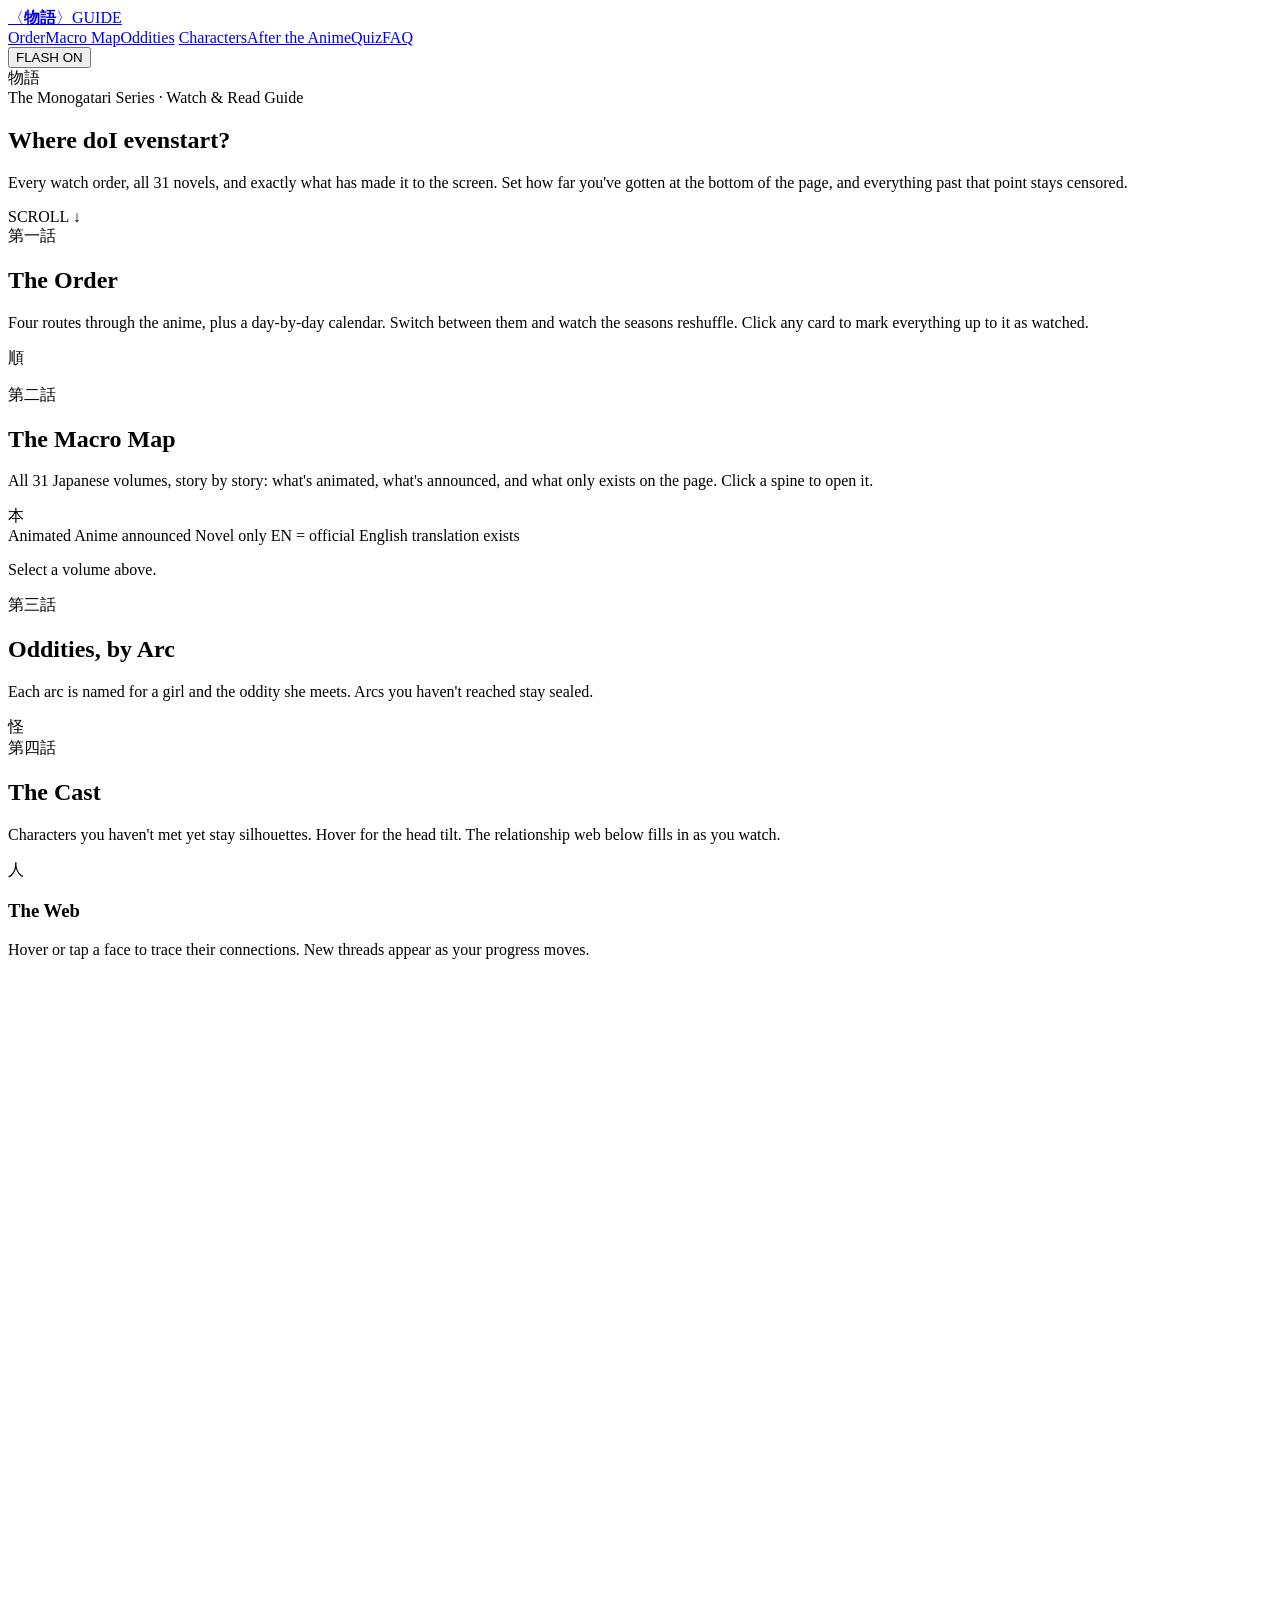
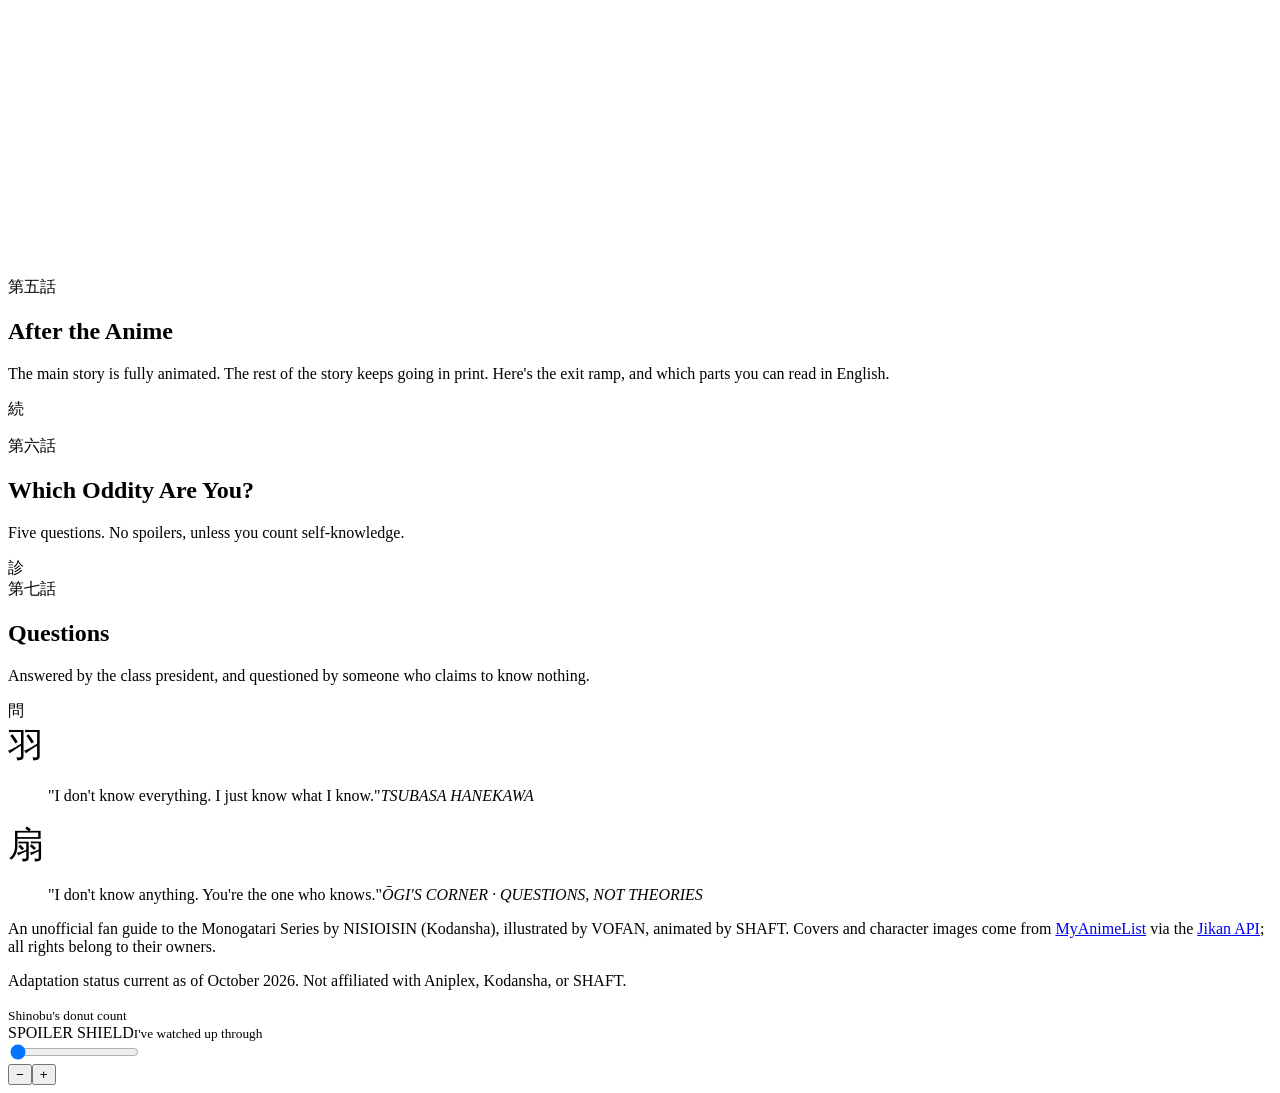
==== index.html @ 75cd515a "Add files via upload" ====
<!doctype html>
<html lang="en">
<head>
  <meta charset="utf-8">
  <meta name="viewport" content="width=device-width, initial-scale=1">
  <title>〈物語〉 Watch & Read Guide</title>
  <meta name="description" content="A spoiler-safe, Shaft-styled guide to watching and reading the Monogatari Series: every watch order, every novel, and what's been animated.">
  <meta property="og:title" content="〈物語〉 Watch & Read Guide">
  <meta property="og:description" content="Every watch order, all 31 novels, and exactly what's been animated. Spoiler-safe.">
  <link rel="icon" href="data:image/svg+xml,<svg xmlns='http://www.w3.org/2000/svg' viewBox='0 0 100 100'><rect width='100' height='100' fill='%23e60012'/><text x='50' y='74' font-size='70' text-anchor='middle' fill='white' font-family='serif' font-weight='bold'>物</text></svg>">
  <link rel="preconnect" href="https://fonts.googleapis.com">
  <link rel="preconnect" href="https://fonts.gstatic.com" crossorigin>
  <link href="https://fonts.googleapis.com/css2?family=Shippori+Mincho+B1:wght@400;700;800&family=Zen+Kaku+Gothic+New:wght@400;700&display=swap" rel="stylesheet">
  <link rel="stylesheet" href="css/style.css">
</head>
<body>
  <div id="flash" aria-hidden="true"><div><div class="t"></div><div class="s"></div></div></div>

  <header class="topbar">
    <a class="logo" href="#top">〈<b>物語</b>〉GUIDE</a>
    <nav class="topnav" aria-label="Sections">
      <a href="#order">Order</a><a href="#map">Macro Map</a><a href="#oddities">Oddities</a>
      <a href="#characters">Characters</a><a href="#after">After the Anime</a><a href="#quiz">Quiz</a><a href="#faq">FAQ</a>
    </nav>
    <button class="flash-toggle" id="flashToggle" aria-pressed="true" title="Shaft-style text flashes between sections">FLASH ON</button>
  </header>

  <main id="top">
    <section class="hero">
      <div class="hero-kanji" aria-hidden="true">物語</div>
      <div class="hero-copy">
        <div class="hero-eyebrow">The Monogatari Series · Watch &amp; Read Guide</div>
        <h1><span>Where do</span><span>I even</span><span class="red">start?</span></h1>
        <p>Every watch order, all 31 novels, and exactly what has made it to the screen. Set how far you've gotten at the bottom of the page, and everything past that point stays censored.</p>
        <div class="hero-stats" id="heroStats"></div>
      </div>
      <div class="scroll-cue">SCROLL ↓</div>
    </section>

    <section class="chapter" id="order">
      <div class="titlecard" style="--card-bg:#e60012;--card-fg:#f4f1ea" data-flash="第一話|ORDER|順番">
        <div class="ep">第一話</div>
        <h2>The Order</h2>
        <p>Four routes through the anime, plus a day-by-day calendar. Switch between them and watch the seasons reshuffle. Click any card to mark everything up to it as watched.</p>
        <div class="big" aria-hidden="true">順</div>
      </div>
      <div class="wrap">
        <div class="order-tabs" id="orderTabs" role="group" aria-label="Watch order"></div>
        <p class="order-note" id="orderNote"></p>
        <div class="meter" id="meter"></div>
        <div class="order-grid" id="orderGrid"></div>
        <div class="calendar" id="calendarView" hidden></div>
      </div>
    </section>

    <section class="chapter" id="map">
      <div class="titlecard" style="--card-bg:#f4f1ea;--card-fg:#0b0b0b" data-flash="第二話|MACRO MAP|全巻">
        <div class="ep">第二話</div>
        <h2>The Macro Map</h2>
        <p>All 31 Japanese volumes, story by story: what's animated, what's announced, and what only exists on the page. Click a spine to open it.</p>
        <div class="big" aria-hidden="true">本</div>
      </div>
      <div class="wrap">
        <div class="map-stats" id="mapStats"></div>
        <div class="legend">
          <span><i class="seg-anime"></i>Animated</span>
          <span><i class="seg-next"></i>Anime announced</span>
          <span><i class="seg-novel"></i>Novel only</span>
          <span style="color:var(--grey)">EN = official English translation exists</span>
        </div>
        <div class="map-scroll"><div class="map" id="mapCols"></div></div>
        <div class="vol-detail" id="volDetail"><p class="timeline-note">Select a volume above.</p></div>
      </div>
    </section>

    <section class="chapter" id="oddities">
      <div class="titlecard" style="--card-bg:#0b0b0b;--card-fg:#f4f1ea;border-top:1px solid var(--line);border-bottom:1px solid var(--line)" data-flash="第三話|ODDITIES|怪異">
        <div class="ep">第三話</div>
        <h2>Oddities, by Arc</h2>
        <p>Each arc is named for a girl and the oddity she meets. Arcs you haven't reached stay sealed.</p>
        <div class="big" aria-hidden="true">怪</div>
      </div>
      <div class="wrap"><div class="odd-grid" id="oddGrid"></div></div>
    </section>

    <section class="chapter" id="characters">
      <div class="titlecard" style="--card-bg:#7b2d8e;--card-fg:#f4f1ea" data-flash="第四話|CHARACTERS|人物">
        <div class="ep">第四話</div>
        <h2>The Cast</h2>
        <p>Characters you haven't met yet stay silhouettes. Hover for the head tilt. The relationship web below fills in as you watch.</p>
        <div class="big" aria-hidden="true">人</div>
      </div>
      <div class="wrap">
        <div class="roster" id="roster"></div>
        <div class="web-wrap">
          <h3>The Web</h3>
          <p class="sub">Hover or tap a face to trace their connections. New threads appear as your progress moves.</p>
          <svg id="web" viewBox="0 0 900 640" role="img" aria-label="Character relationship web"></svg>
        </div>
      </div>
    </section>

    <section class="chapter" id="after">
      <div class="titlecard" style="--card-bg:#c2410c;--card-fg:#f4f1ea" data-flash="第五話|AFTER|その後">
        <div class="ep">第五話</div>
        <h2>After the Anime</h2>
        <p>The main story is fully animated. The rest of the story keeps going in print. Here's the exit ramp, and which parts you can read in English.</p>
        <div class="big" aria-hidden="true">続</div>
      </div>
      <div class="wrap">
        <p class="you-are" id="youAre"></p>
        <div class="exit" id="exit"></div>
      </div>
    </section>

    <section class="chapter" id="quiz">
      <div class="titlecard" style="--card-bg:#f2b705;--card-fg:#0b0b0b" data-flash="第六話|WHICH ODDITY|診断">
        <div class="ep">第六話</div>
        <h2>Which Oddity Are You?</h2>
        <p>Five questions. No spoilers, unless you count self-knowledge.</p>
        <div class="big" aria-hidden="true">診</div>
      </div>
      <div class="wrap"><div class="quiz" id="quizBox"></div></div>
    </section>

    <section class="chapter" id="faq">
      <div class="titlecard" style="--card-bg:#f4f1ea;--card-fg:#0b0b0b" data-flash="第七話|FAQ|質問">
        <div class="ep">第七話</div>
        <h2>Questions</h2>
        <p>Answered by the class president, and questioned by someone who claims to know nothing.</p>
        <div class="big" aria-hidden="true">問</div>
      </div>
      <div class="wrap faq-grid">
        <div>
          <div class="speaker">
            <div class="portrait" style="--c:#d9d4c7" data-char="tsubasa"><div class="tile"><span style="font-size:36px">羽</span></div></div>
            <blockquote>"I don't know everything. I just know what I know."<cite>TSUBASA HANEKAWA</cite></blockquote>
          </div>
          <div id="faqList"></div>
        </div>
        <div class="ougi on-light">
          <div class="speaker">
            <div class="portrait" style="--c:#111" data-char="ougi"><div class="tile"><span style="font-size:36px">扇</span></div></div>
            <blockquote>"I don't know anything. You're the one who knows."<cite>ŌGI'S CORNER · QUESTIONS, NOT THEORIES</cite></blockquote>
          </div>
          <ol id="ougiList"></ol>
        </div>
      </div>
    </section>
  </main>

  <footer>
    <div>
      <p>An unofficial fan guide to the Monogatari Series by NISIOISIN (Kodansha), illustrated by VOFAN, animated by SHAFT. Covers and character images come from <a href="https://myanimelist.net">MyAnimeList</a> via the <a href="https://jikan.moe">Jikan API</a>; all rights belong to their owners.</p>
      <p>Adaptation status current as of October 2026. Not affiliated with Aniplex, Kodansha, or SHAFT.</p>
    </div>
    <div class="donuts">
      <small>Shinobu's donut count</small>
      <div class="donut-row" id="donuts"></div>
      <div class="shinobu-says" id="shinobuSays"></div>
    </div>
  </footer>

  <div class="spoilbar" role="region" aria-label="Spoiler shield">
    <div class="lab">SPOILER SHIELD<small>I've watched up through</small></div>
    <div class="spoil-mid">
      <div class="now" id="spoilNow"></div>
      <input type="range" id="spoilRange" min="0" value="0" aria-label="How far you've watched or read">
    </div>
    <div class="ctrl"><button id="spoilMinus" aria-label="Back one">−</button><button id="spoilPlus" aria-label="Forward one">+</button></div>
  </div>

  <script src="js/data.js"></script>
  <script src="js/mal.js"></script>
  <script src="js/app.js"></script>
</body>
</html>
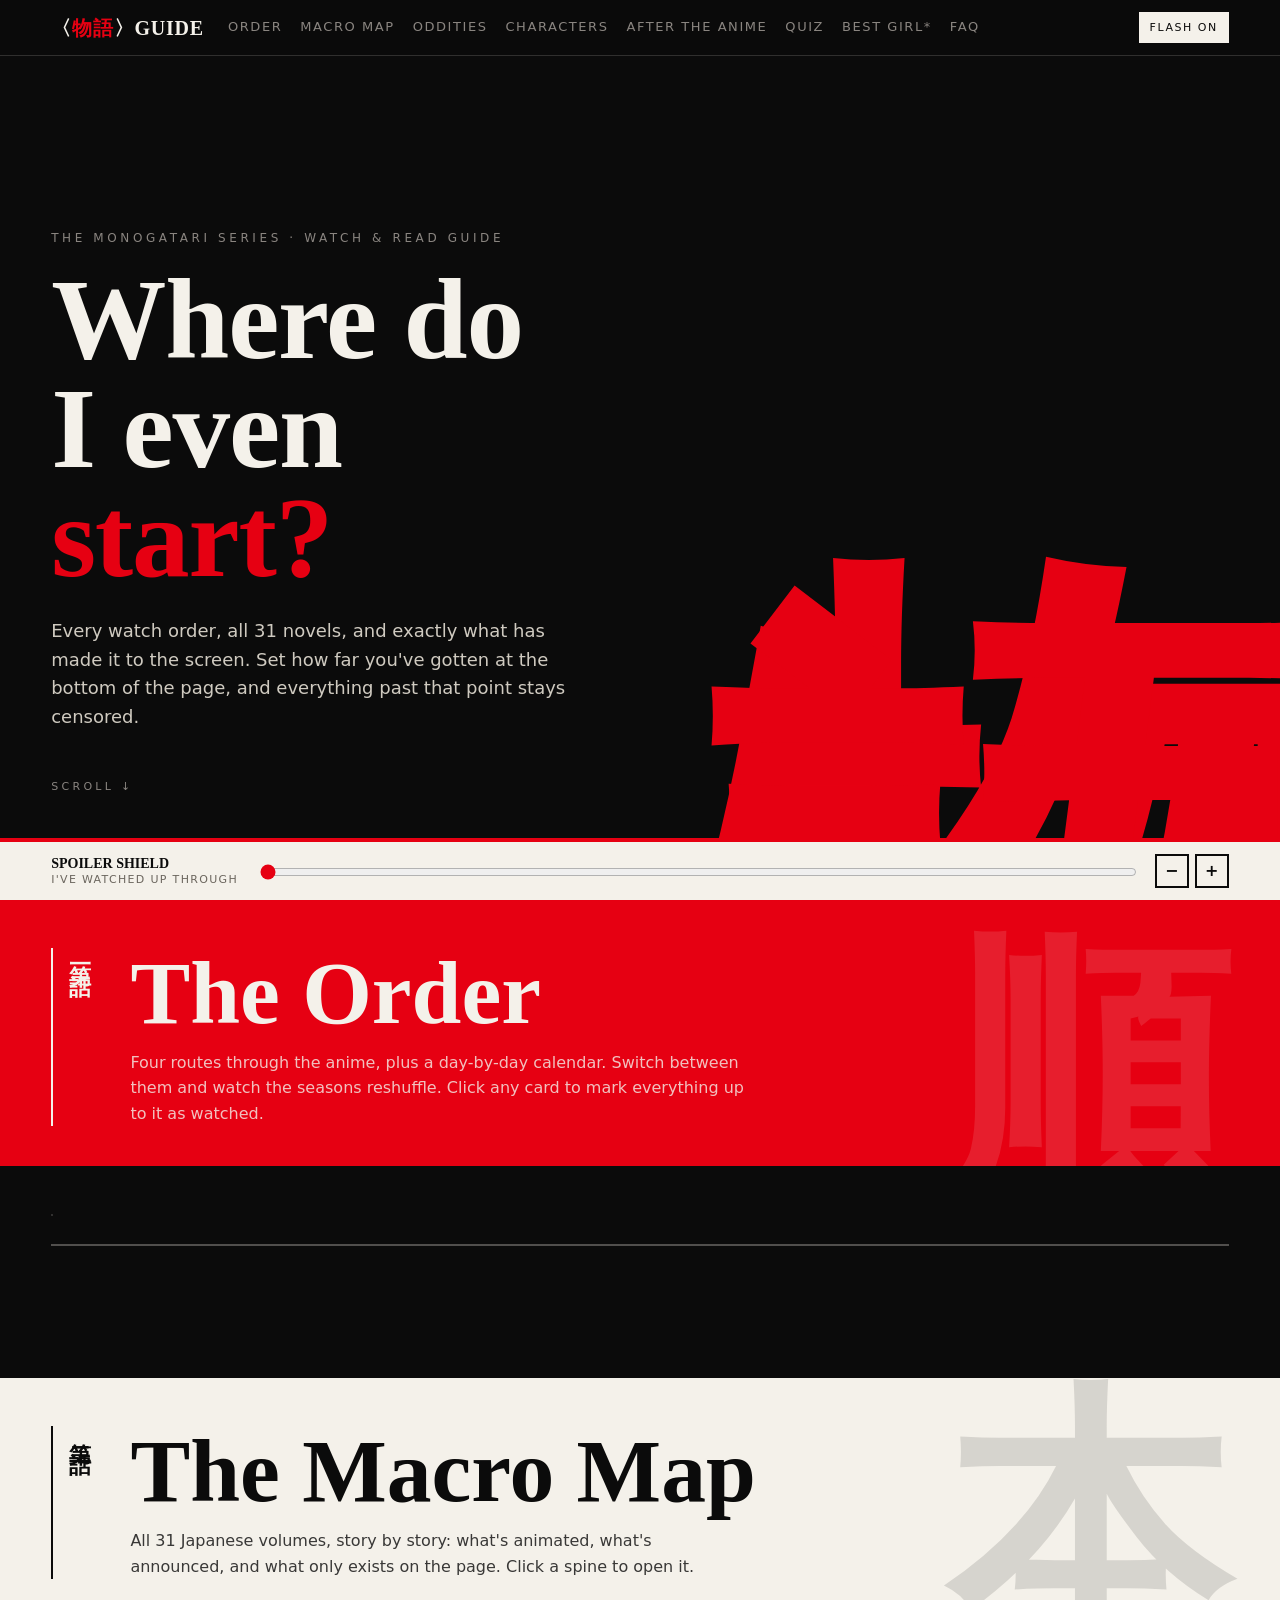
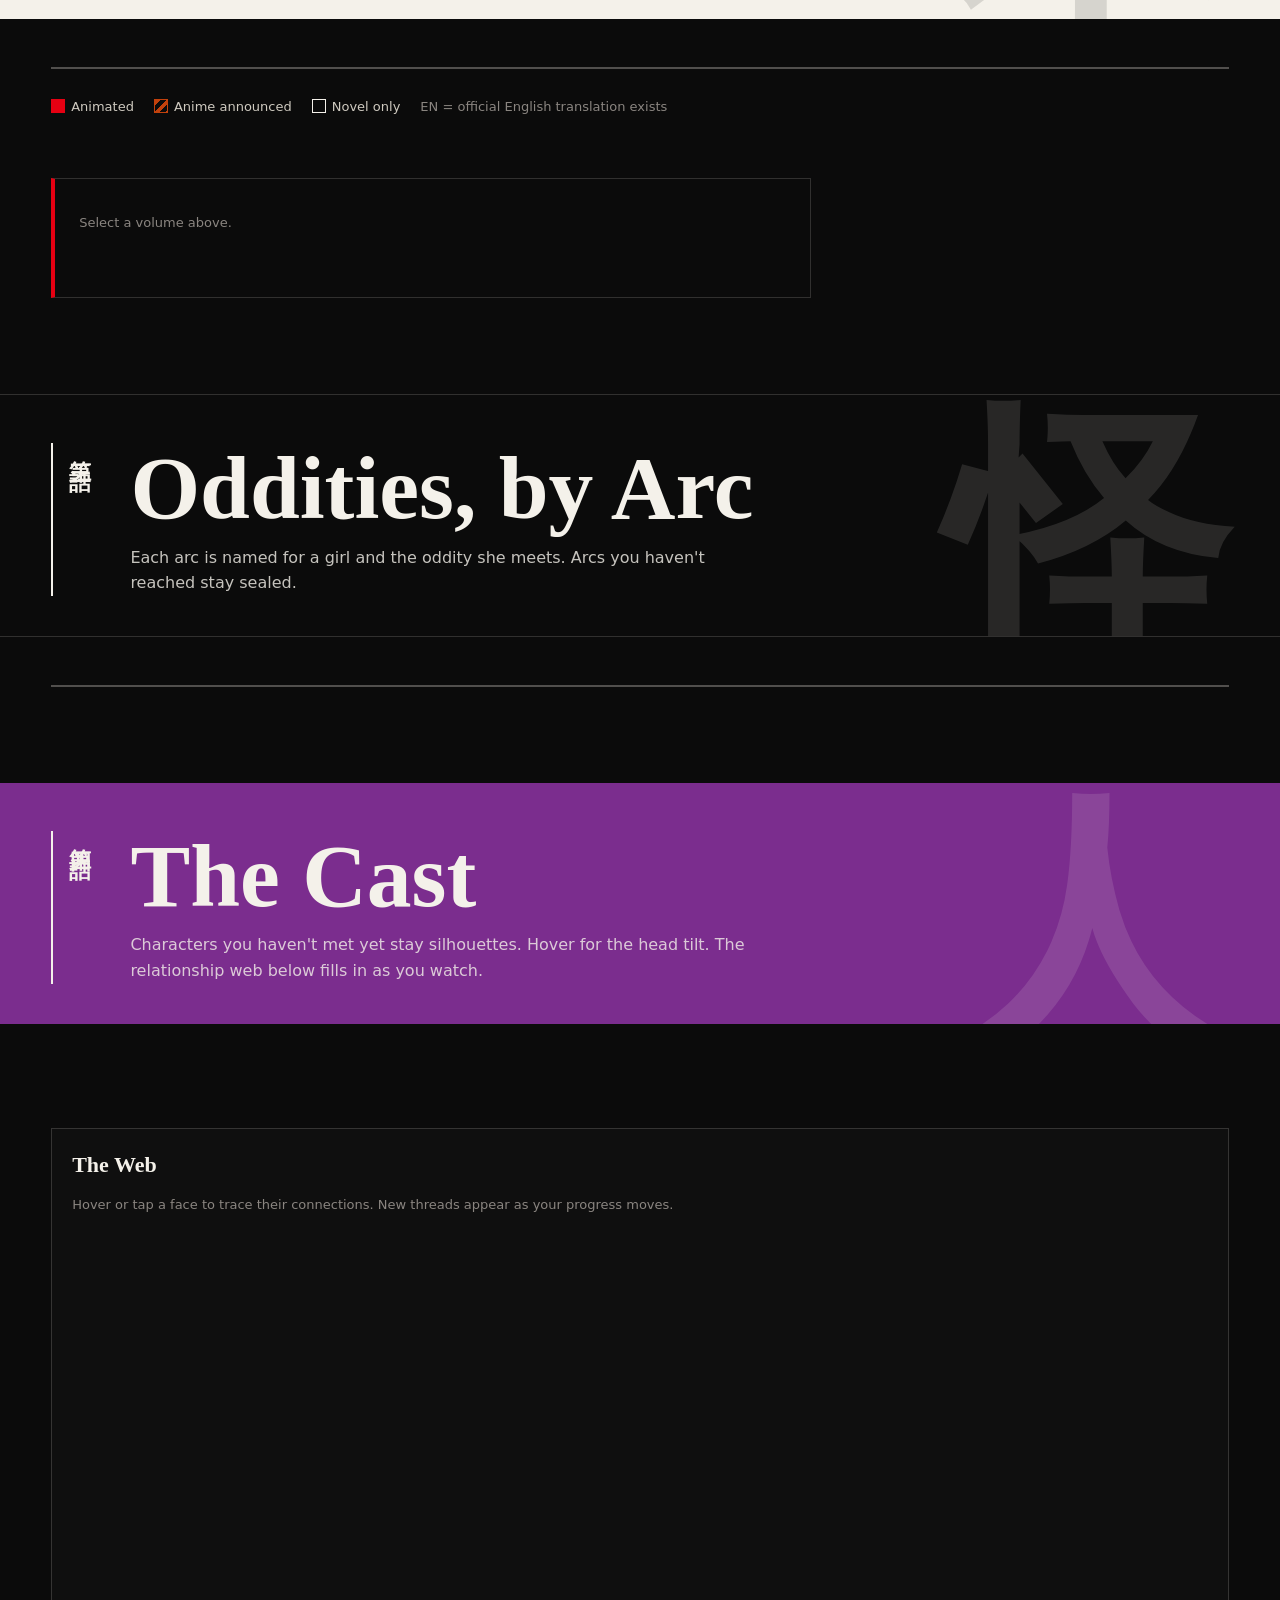
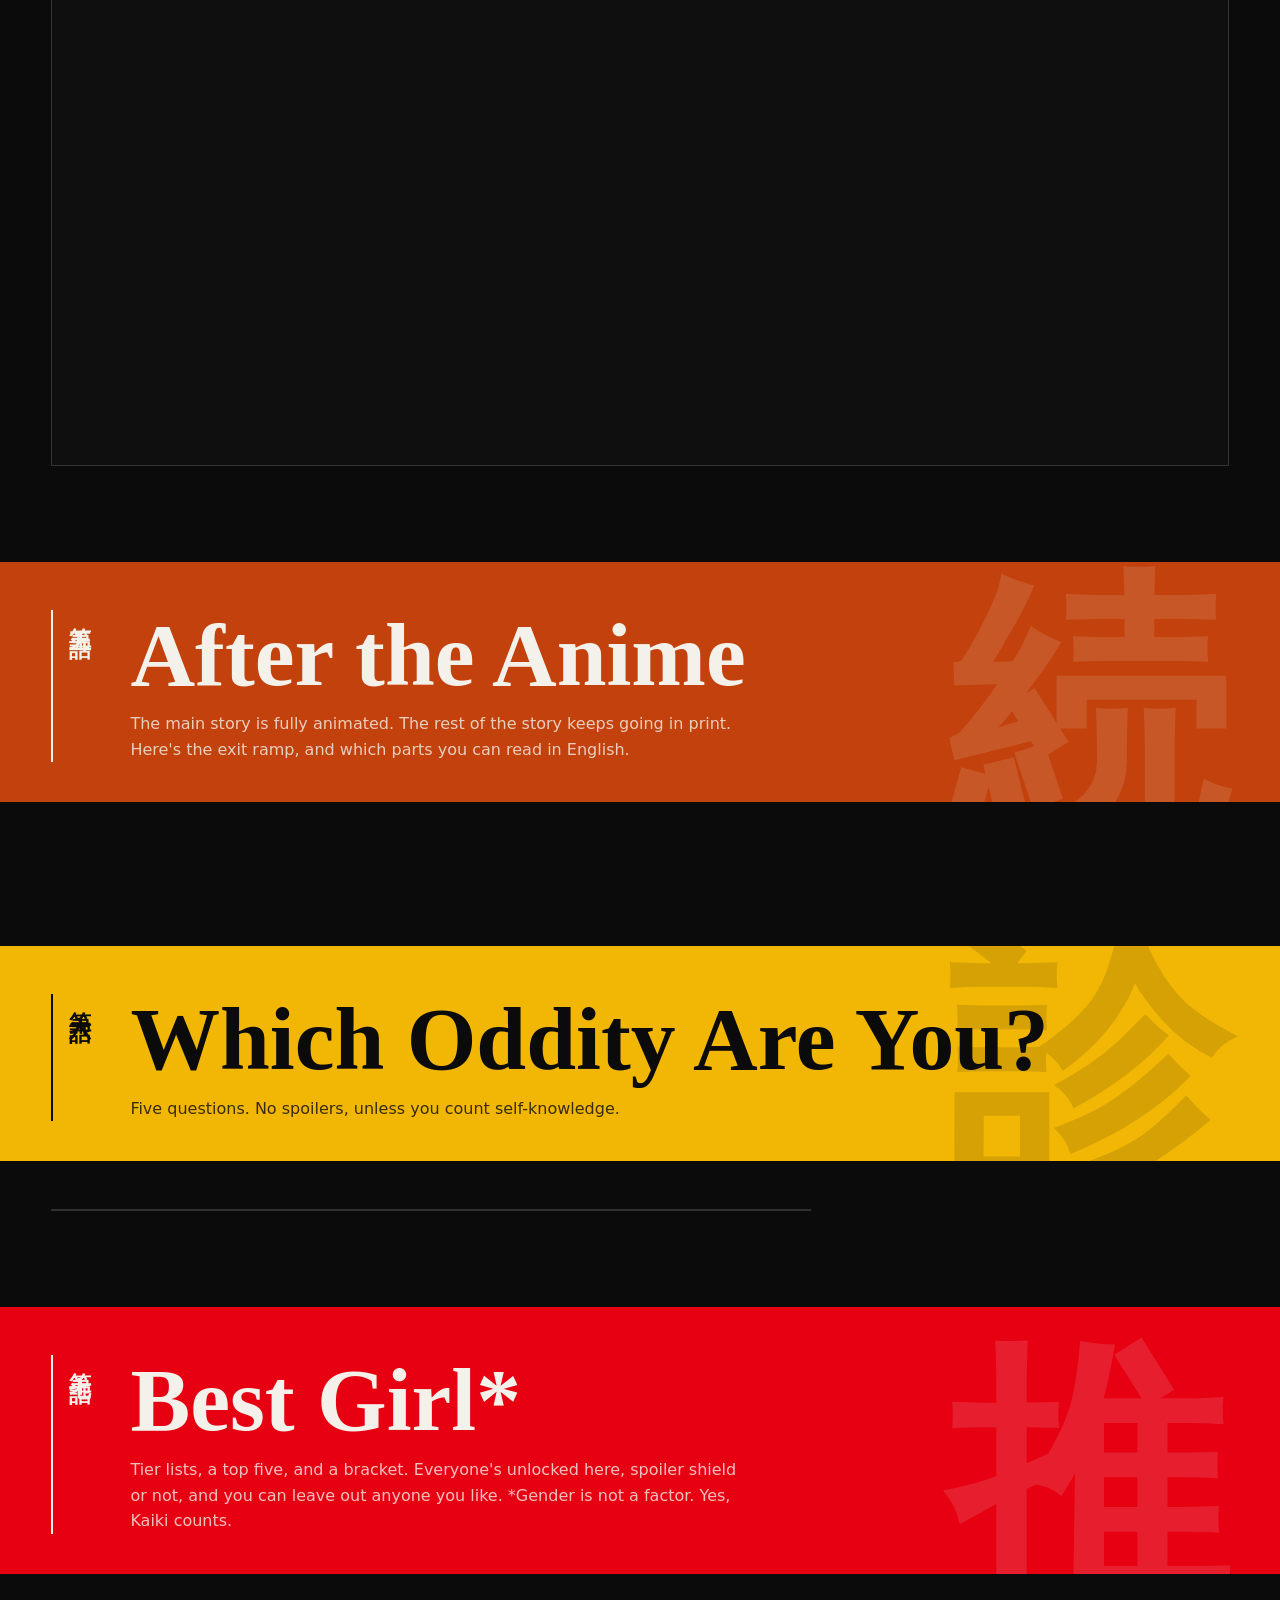
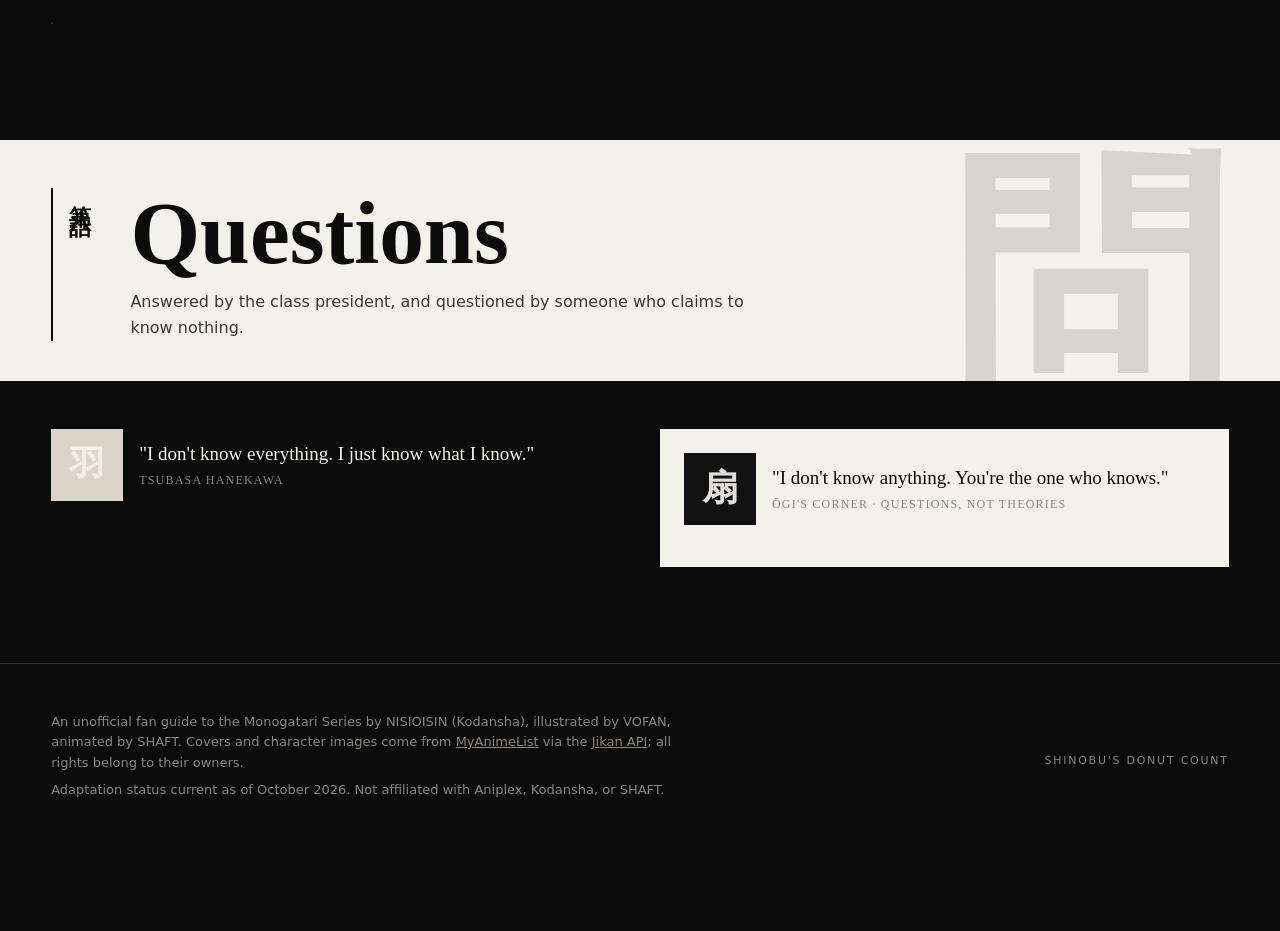
==== commit 35e21d22: "Add files via upload" ====
--- a/index.html
+++ b/index.html
@@ -20,7 +20,7 @@
     <a class="logo" href="#top">〈<b>物語</b>〉GUIDE</a>
     <nav class="topnav" aria-label="Sections">
       <a href="#order">Order</a><a href="#map">Macro Map</a><a href="#oddities">Oddities</a>
-      <a href="#characters">Characters</a><a href="#after">After the Anime</a><a href="#quiz">Quiz</a><a href="#faq">FAQ</a>
+      <a href="#characters">Characters</a><a href="#after">After the Anime</a><a href="#quiz">Quiz</a><a href="#rankings">Best Girl*</a><a href="#faq">FAQ</a>
     </nav>
     <button class="flash-toggle" id="flashToggle" aria-pressed="true" title="Shaft-style text flashes between sections">FLASH ON</button>
   </header>
@@ -123,9 +123,24 @@
       <div class="wrap"><div class="quiz" id="quizBox"></div></div>
     </section>
 
+    <section class="chapter" id="rankings">
+      <div class="titlecard" style="--card-bg:#e60012;--card-fg:#f4f1ea" data-flash="第七話|BEST GIRL*|一番">
+        <div class="ep">第七話</div>
+        <h2>Best Girl*</h2>
+        <p>Tier lists, a top five, and a bracket. Everyone's unlocked here, spoiler shield or not, and you can leave out anyone you like. *Gender is not a factor. Yes, Kaiki counts.</p>
+        <div class="big" aria-hidden="true">推</div>
+      </div>
+      <div class="wrap">
+        <div class="order-tabs" id="rankTabs" role="group" aria-label="Ranking mode"></div>
+        <div id="rankBody"></div>
+        <div id="rankShare" class="rank-share"></div>
+        <div id="rankToast" class="rank-toast" hidden aria-live="polite"></div>
+      </div>
+    </section>
+
     <section class="chapter" id="faq">
-      <div class="titlecard" style="--card-bg:#f4f1ea;--card-fg:#0b0b0b" data-flash="第七話|FAQ|質問">
-        <div class="ep">第七話</div>
+      <div class="titlecard" style="--card-bg:#f4f1ea;--card-fg:#0b0b0b" data-flash="第八話|FAQ|質問">
+        <div class="ep">第八話</div>
         <h2>Questions</h2>
         <p>Answered by the class president, and questioned by someone who claims to know nothing.</p>
         <div class="big" aria-hidden="true">問</div>
@@ -161,6 +176,9 @@
     </div>
   </footer>
 
+  <div id="postModal" class="post-modal" hidden></div>
+  <div id="shotMode" class="shot" hidden></div>
+
   <div class="spoilbar" role="region" aria-label="Spoiler shield">
     <div class="lab">SPOILER SHIELD<small>I've watched up through</small></div>
     <div class="spoil-mid">
@@ -173,5 +191,6 @@
   <script src="js/data.js"></script>
   <script src="js/mal.js"></script>
   <script src="js/app.js"></script>
+  <script src="js/rank.js"></script>
 </body>
 </html>
--- a/css/style.css
+++ b/css/style.css
@@ -0,0 +1,405 @@
+/* 〈物語〉 GUIDE — Shaft-style: flat fields, Mincho type, hard cuts. */
+:root {
+  --ink: #0b0b0b;
+  --paper: #f4f1ea;
+  --red: #e60012;
+  --grey: #8a8580;
+  --line: rgba(244, 241, 234, 0.16);
+  --accent: var(--red);
+  --mincho: "Shippori Mincho B1", "Hiragino Mincho ProN", "Yu Mincho", serif;
+  --gothic: "Zen Kaku Gothic New", "Hiragino Sans", system-ui, sans-serif;
+  --gutter: clamp(16px, 4vw, 56px);
+}
+* { box-sizing: border-box; }
+[hidden] { display: none !important; }
+html { scroll-behavior: smooth; scroll-padding-top: 64px; }
+body {
+  margin: 0; background: var(--ink); color: var(--paper);
+  font-family: var(--gothic); font-size: 16px; line-height: 1.6;
+  transition: --accent .4s;
+  padding-bottom: 92px; overflow-x: hidden;
+}
+img { display: block; max-width: 100%; }
+button { font: inherit; color: inherit; cursor: pointer; }
+a { color: inherit; }
+::selection { background: var(--red); color: var(--paper); }
+
+/* ---------- top bar ---------- */
+.topbar {
+  position: fixed; inset: 0 0 auto 0; z-index: 50; height: 56px;
+  display: flex; align-items: center; gap: 24px; padding: 0 var(--gutter);
+  background: rgba(11, 11, 11, .92); backdrop-filter: blur(6px);
+  border-bottom: 1px solid var(--line);
+}
+.logo { font-family: var(--mincho); font-weight: 800; font-size: 20px; letter-spacing: .04em; text-decoration: none; white-space: nowrap; }
+.logo b { color: var(--red); font-weight: 800; }
+.topnav { display: flex; gap: 18px; overflow-x: auto; scrollbar-width: none; flex: 1; }
+.topnav a { text-decoration: none; font-size: 13px; letter-spacing: .12em; text-transform: uppercase; color: var(--grey); white-space: nowrap; }
+.topnav a:hover { color: var(--paper); }
+.flash-toggle {
+  border: 1px solid var(--line); background: none; padding: 6px 10px; font-size: 11px;
+  letter-spacing: .14em; white-space: nowrap;
+}
+.flash-toggle[aria-pressed="true"] { background: var(--paper); color: var(--ink); }
+
+/* ---------- hero ---------- */
+.hero {
+  min-height: 100vh; display: grid; grid-template-columns: 1fr auto; align-items: end;
+  padding: 96px var(--gutter) 128px; position: relative; overflow: hidden;
+}
+.hero-kanji {
+  position: absolute; right: -2vw; top: 40px; font-family: var(--mincho); font-weight: 800;
+  font-size: min(58vw, 72vh); line-height: .85; color: var(--red); writing-mode: vertical-rl;
+  user-select: none; pointer-events: none;
+}
+.hero-copy { position: relative; max-width: 720px; }
+.hero-eyebrow { font-size: 12px; letter-spacing: .3em; text-transform: uppercase; color: var(--grey); }
+.hero h1 {
+  font-family: var(--mincho); font-weight: 800; font-size: clamp(48px, 9vw, 128px);
+  line-height: .95; margin: 16px 0 24px; letter-spacing: -.01em;
+}
+.hero h1 span { display: block; }
+.hero h1 .red { color: var(--red); }
+.hero p { font-size: 18px; max-width: 520px; color: #cfcac0; }
+.hero-stats { display: flex; gap: 32px; margin-top: 40px; flex-wrap: wrap; }
+.hero-stats div { border-left: 2px solid var(--red); padding-left: 12px; }
+.hero-stats b { display: block; font-family: var(--mincho); font-size: 40px; line-height: 1; }
+.hero-stats small { font-size: 12px; letter-spacing: .16em; text-transform: uppercase; color: var(--grey); }
+.scroll-cue { position: absolute; left: var(--gutter); bottom: 104px; font-size: 11px; letter-spacing: .3em; color: var(--grey); }
+
+/* ---------- section title cards ---------- */
+section.chapter { padding: 0 0 96px; }
+.titlecard {
+  display: grid; grid-template-columns: auto 1fr; gap: 0 32px; align-items: end;
+  background: var(--card-bg, var(--paper)); color: var(--card-fg, var(--ink));
+  padding: 48px var(--gutter) 40px; margin-bottom: 48px; position: relative; overflow: hidden;
+}
+.titlecard .ep {
+  writing-mode: vertical-rl; font-family: var(--mincho); font-weight: 800; font-size: 22px;
+  letter-spacing: .2em; grid-row: span 2; align-self: stretch; border-left: 2px solid currentColor; padding-left: 10px;
+}
+.titlecard h2 { font-family: var(--mincho); font-weight: 800; font-size: clamp(40px, 7vw, 96px); line-height: 1; margin: 0; }
+.titlecard p { margin: 12px 0 0; max-width: 620px; font-size: 16px; opacity: .8; }
+.titlecard .big {
+  position: absolute; right: var(--gutter); bottom: -0.18em; font-family: var(--mincho); font-weight: 800;
+  font-size: clamp(120px, 22vw, 300px); line-height: 1; opacity: .12; pointer-events: none;
+}
+.wrap { padding: 0 var(--gutter); }
+
+/* ---------- censor ---------- */
+.censor {
+  position: relative; display: inline-block; background: var(--ink); color: transparent; padding: 0 .3em;
+  border: 1px solid var(--line); cursor: pointer; user-select: none; min-width: 3em;
+}
+.censor::after {
+  content: "未"; position: absolute; inset: 0; display: grid; place-items: center;
+  font-family: var(--mincho); font-weight: 800; color: var(--red); font-size: .9em;
+}
+.censor.peek { background: none; color: inherit; border-color: transparent; }
+.censor.peek::after { display: none; }
+.on-light .censor { background: var(--ink); }
+
+/* ---------- order switcher ---------- */
+.order-tabs { display: flex; gap: 0; flex-wrap: wrap; border: 1px solid var(--line); width: fit-content; margin-bottom: 20px; }
+.order-tabs button {
+  border: 0; background: none; padding: 12px 18px; display: flex; gap: 10px; align-items: baseline;
+  border-right: 1px solid var(--line); font-size: 14px; letter-spacing: .06em;
+}
+.order-tabs button:last-child { border-right: 0; }
+.order-tabs button span { font-family: var(--mincho); font-size: 18px; font-weight: 700; }
+.order-tabs button[aria-pressed="true"] { background: var(--red); color: var(--paper); }
+.order-note { max-width: 760px; color: #cfcac0; margin: 0 0 28px; }
+
+.meter {
+  display: grid; grid-template-columns: repeat(auto-fit, minmax(170px, 1fr)); gap: 1px;
+  background: var(--line); border: 1px solid var(--line); margin-bottom: 36px;
+}
+.meter > div { background: var(--ink); padding: 16px 18px; }
+.meter b { display: block; font-family: var(--mincho); font-size: 34px; line-height: 1.1; }
+.meter small { font-size: 11px; letter-spacing: .16em; text-transform: uppercase; color: var(--grey); }
+.meter input {
+  width: 64px; background: none; border: 0; border-bottom: 2px solid var(--red); color: var(--paper);
+  font-family: var(--mincho); font-size: 34px; padding: 0;
+}
+
+.order-grid { display: grid; grid-template-columns: repeat(auto-fill, minmax(168px, 1fr)); gap: 20px; }
+.ocard {
+  position: relative; background: none; border: 0; padding: 0; text-align: left;
+  display: flex; flex-direction: column; justify-content: flex-start;
+  transition: transform .35s cubic-bezier(.2,.8,.2,1);
+}
+.ocard .cover { aspect-ratio: 2 / 3; position: relative; overflow: hidden; background: var(--c, #222); }
+.ocard .num {
+  position: absolute; left: 0; top: 0; z-index: 2; background: var(--ink); color: var(--paper);
+  font-family: var(--mincho); font-weight: 800; font-size: 22px; padding: 4px 10px; line-height: 1.2;
+}
+.ocard.watched .cover::after {
+  content: "済"; position: absolute; right: 8px; bottom: 8px; z-index: 2; width: 44px; height: 44px; display: grid; place-items: center;
+  border: 3px solid var(--red); color: var(--red); background: rgba(244,241,234,.92); font-family: var(--mincho); font-weight: 800; font-size: 24px;
+  transform: rotate(-12deg);
+}
+.ocard.upcoming .cover { outline: 2px dashed #c2410c; outline-offset: -2px; }
+.ocard h3 { font-family: var(--mincho); font-size: 17px; margin: 10px 0 2px; line-height: 1.25; }
+.ocard .meta { font-size: 12px; color: var(--grey); letter-spacing: .04em; }
+.ocard .arcs { font-size: 12px; margin-top: 6px; color: #cfcac0; line-height: 1.5; }
+.ocard:hover .cover img { transform: scale(1.04); }
+.ocard:focus-visible { outline: 2px solid var(--red); outline-offset: 4px; }
+.mark-hint { font-size: 11px; color: var(--grey); letter-spacing: .1em; margin-top: 4px; opacity: 0; transition: opacity .2s; }
+.ocard:hover .mark-hint, .ocard:focus-visible .mark-hint { opacity: 1; }
+
+/* image + kanji fallback tile */
+.tile { position: absolute; inset: 0; display: grid; place-items: center; background: var(--c, #222); }
+.tile span { font-family: var(--mincho); font-weight: 800; font-size: 96px; color: var(--tf, var(--paper)); opacity: .92; }
+.cover img, .portrait img { position: absolute; inset: 0; width: 100%; height: 100%; object-fit: cover; transition: transform .5s, filter .4s; z-index: 1; }
+
+/* ---------- macro map ---------- */
+.map-stats { display: grid; grid-template-columns: repeat(auto-fit, minmax(150px, 1fr)); gap: 1px; background: var(--line); border: 1px solid var(--line); margin-bottom: 28px; }
+.map-stats div { background: var(--ink); padding: 16px 18px; }
+.map-stats b { font-family: var(--mincho); font-size: 34px; display: block; line-height: 1.1; }
+.map-stats small { font-size: 11px; letter-spacing: .16em; text-transform: uppercase; color: var(--grey); }
+.legend { display: flex; gap: 20px; flex-wrap: wrap; font-size: 13px; margin-bottom: 20px; color: #cfcac0; }
+.legend i { display: inline-block; width: 14px; height: 14px; vertical-align: -2px; margin-right: 6px; }
+.seg-anime { background: var(--red); }
+.seg-next { background: repeating-linear-gradient(135deg, #c2410c 0 4px, transparent 4px 8px); border: 1px solid #c2410c; }
+.seg-novel { background: transparent; border: 1px solid var(--paper); }
+
+.map-scroll { overflow-x: auto; padding-bottom: 16px; scrollbar-color: var(--red) transparent; }
+.map { display: flex; gap: 28px; width: max-content; padding-right: var(--gutter); }
+.season-col { display: flex; flex-direction: column; gap: 10px; }
+.season-head { border-top: 4px solid var(--sc); padding-top: 8px; }
+.season-head b { font-family: var(--mincho); font-size: 18px; display: block; }
+.season-head small { font-size: 11px; color: var(--grey); letter-spacing: .14em; }
+.season-head .tag { display: inline-block; font-size: 10px; letter-spacing: .14em; border: 1px solid var(--line); padding: 1px 6px; margin-left: 6px; color: var(--paper); }
+.spines { display: flex; gap: 6px; align-items: flex-end; }
+.spine {
+  width: 52px; height: 260px; border: 1px solid var(--line); background: #141414; padding: 0;
+  display: grid; grid-template-rows: auto 1fr auto; position: relative; transition: transform .2s;
+}
+.spine:hover, .spine[aria-expanded="true"] { transform: translateY(-8px); border-color: var(--sc); }
+.spine .vn { font-family: var(--mincho); font-weight: 800; font-size: 14px; padding: 4px 0; border-bottom: 1px solid var(--line); }
+.spine .vt { writing-mode: vertical-rl; font-family: var(--mincho); font-weight: 700; font-size: 15px; letter-spacing: .06em; margin: 8px auto; }
+.spine .segs { display: flex; flex-direction: column; gap: 2px; padding: 4px; }
+.spine .segs i { display: block; height: 10px; }
+.spine .en { position: absolute; top: 30px; right: 3px; font-size: 8px; letter-spacing: .06em; color: var(--grey); writing-mode: vertical-rl; }
+.vol-detail { margin-top: 24px; border: 1px solid var(--line); border-left: 4px solid var(--sc, var(--red)); padding: 20px 24px; max-width: 760px; min-height: 120px; }
+.vol-detail h3 { font-family: var(--mincho); font-size: 26px; margin: 0; }
+.vol-detail .jp { color: var(--grey); font-family: var(--mincho); }
+.vol-detail ul { list-style: none; padding: 0; margin: 16px 0 0; }
+.vol-detail li { display: flex; gap: 12px; align-items: center; padding: 8px 0; border-top: 1px solid var(--line); flex-wrap: wrap; }
+.vol-detail li i { width: 14px; height: 14px; flex: none; }
+.vol-detail li .where { margin-left: auto; font-size: 12px; color: var(--grey); letter-spacing: .06em; }
+.timeline-note { color: var(--grey); font-size: 13px; margin-top: 14px; }
+
+/* ---------- oddities ---------- */
+.odd-grid { display: grid; grid-template-columns: repeat(auto-fill, minmax(220px, 1fr)); gap: 1px; background: var(--line); border: 1px solid var(--line); }
+.odd {
+  background: var(--ink); padding: 22px 20px 20px; position: relative; overflow: hidden; min-height: 210px;
+  transition: background .25s, color .25s;
+}
+.odd .k { font-family: var(--mincho); font-weight: 800; font-size: 76px; line-height: 1; color: var(--oc); transition: color .25s; }
+.odd h3 { font-family: var(--mincho); font-size: 20px; margin: 10px 0 2px; }
+.odd .o { font-size: 12px; letter-spacing: .1em; color: var(--grey); text-transform: uppercase; }
+.odd p { font-size: 14px; margin: 10px 0 0; color: #cfcac0; }
+.odd:hover { background: var(--oc); color: var(--oinv, var(--paper)); }
+.odd:hover .k, .odd:hover .o, .odd:hover p { color: inherit; }
+.odd.locked .k { color: #2a2a2a; }
+
+/* ---------- characters ---------- */
+.roster { display: grid; grid-template-columns: repeat(auto-fill, minmax(150px, 1fr)); gap: 24px 18px; }
+.char { text-align: left; background: none; border: 0; padding: 0; display: flex; flex-direction: column; justify-content: flex-start; }
+.portrait {
+  aspect-ratio: 3 / 4; position: relative; overflow: hidden; background: var(--c);
+  transition: transform .45s cubic-bezier(.3,1.4,.4,1); transform-origin: 50% 100%;
+}
+.char:hover .portrait, .char:focus-visible .portrait { transform: rotate(-14deg); }  /* the Shaft head tilt */
+.char.unmet .portrait img { filter: brightness(0) contrast(1); }
+.char.unmet .portrait, .char.unmet .tile { background: #1c1c1c; }
+.char.unmet .tile span { color: #444; }
+.char h3 { font-family: var(--mincho); font-size: 17px; margin: 10px 0 0; }
+.char .odd-line { font-size: 11px; letter-spacing: .1em; text-transform: uppercase; color: var(--grey); }
+.char p { font-size: 13px; color: #cfcac0; margin: 6px 0 0; line-height: 1.5; }
+
+.web-wrap { margin-top: 56px; border: 1px solid var(--line); background: #0f0f0f; position: relative; }
+.web-wrap h3 { font-family: var(--mincho); font-size: 22px; margin: 0; padding: 18px 20px 0; }
+.web-wrap .sub { padding: 0 20px; color: var(--grey); font-size: 13px; }
+#web { width: 100%; height: auto; display: block; }
+#web line { stroke: var(--paper); stroke-opacity: .25; stroke-width: 1.2; transition: stroke .2s, stroke-opacity .2s; }
+#web line.hot { stroke: var(--red); stroke-opacity: 1; stroke-width: 2.5; }
+#web .node circle.ring { fill: none; stroke: var(--paper); stroke-width: 2; }
+#web .node.hot circle.ring { stroke: var(--red); stroke-width: 4; }
+#web .node text { fill: var(--paper); font-family: var(--mincho); font-size: 13px; text-anchor: middle; }
+#web .node.unmet text { fill: #555; }
+#web .edge-label { fill: var(--red); font-size: 13px; font-family: var(--gothic); text-anchor: middle; paint-order: stroke; stroke: #0f0f0f; stroke-width: 5px; }
+#web .node { cursor: pointer; }
+
+/* ---------- after the anime ---------- */
+.exit { display: grid; grid-template-columns: repeat(auto-fit, minmax(260px, 1fr)); gap: 20px; }
+.exit-card { border: 1px solid var(--line); padding: 22px; position: relative; }
+.exit-card.now { border-color: var(--red); background: rgba(230, 0, 18, .08); }
+.exit-card .step { font-family: var(--mincho); font-size: 13px; letter-spacing: .2em; color: var(--red); }
+.exit-card h3 { font-family: var(--mincho); font-size: 22px; margin: 6px 0 8px; }
+.exit-card p { font-size: 14px; color: #cfcac0; margin: 0; }
+.exit-card .lang { display: inline-block; margin-top: 12px; font-size: 11px; letter-spacing: .14em; border: 1px solid var(--line); padding: 2px 8px; }
+.you-are { font-family: var(--mincho); font-size: 22px; margin: 0 0 28px; max-width: 800px; }
+.you-are b { color: var(--red); }
+
+/* ---------- quiz ---------- */
+.quiz { max-width: 760px; border: 1px solid var(--line); }
+.quiz-head { display: flex; justify-content: space-between; padding: 14px 20px; border-bottom: 1px solid var(--line); font-size: 12px; letter-spacing: .16em; color: var(--grey); }
+.quiz-body { padding: 28px 24px; }
+.quiz-body h3 { font-family: var(--mincho); font-size: 26px; margin: 0 0 20px; line-height: 1.3; }
+.quiz-body .answers { display: grid; gap: 10px; }
+.quiz-body .answers button { text-align: left; background: none; border: 1px solid var(--line); padding: 14px 16px; font-size: 15px; transition: background .15s, color .15s; }
+.quiz-body .answers button:hover { background: var(--paper); color: var(--ink); }
+.result { display: grid; grid-template-columns: auto 1fr; gap: 24px; align-items: center; }
+.result .k { font-family: var(--mincho); font-weight: 800; font-size: 140px; line-height: 1; color: var(--red); }
+.result h3 { margin-bottom: 8px; }
+.btn { background: var(--paper); color: var(--ink); border: 0; padding: 10px 18px; font-size: 13px; letter-spacing: .12em; text-transform: uppercase; margin-top: 16px; margin-right: 8px; }
+.btn.ghost { background: none; color: var(--paper); border: 1px solid var(--line); }
+
+/* ---------- FAQ + Ōgi ---------- */
+.faq-grid { display: grid; grid-template-columns: minmax(0, 1fr) minmax(0, 1fr); gap: 40px; }
+.speaker { display: flex; gap: 16px; align-items: center; margin-bottom: 18px; }
+.speaker .portrait { width: 72px; flex: none; aspect-ratio: 1; border-radius: 0; }
+.speaker blockquote { margin: 0; font-family: var(--mincho); font-size: 19px; line-height: 1.4; }
+.speaker cite { display: block; font-style: normal; font-size: 12px; color: var(--grey); letter-spacing: .1em; margin-top: 4px; }
+details { border-top: 1px solid var(--line); padding: 14px 0; }
+details:last-child { border-bottom: 1px solid var(--line); }
+summary { font-family: var(--mincho); font-size: 18px; cursor: pointer; list-style: none; display: flex; gap: 12px; }
+summary::before { content: "問"; color: var(--red); font-weight: 800; }
+details[open] summary::before { content: "答"; }
+summary::-webkit-details-marker { display: none; }
+details p { margin: 10px 0 0 30px; color: #cfcac0; font-size: 15px; }
+.ougi { background: var(--paper); color: var(--ink); padding: 24px; }
+.ougi .speaker blockquote { color: var(--ink); }
+.ougi ol { padding-left: 20px; margin: 0; }
+.ougi li { padding: 10px 0; border-top: 1px solid rgba(0,0,0,.12); font-family: var(--mincho); font-size: 16px; }
+
+/* ---------- footer ---------- */
+footer { padding: 48px var(--gutter) 32px; border-top: 1px solid var(--line); display: grid; gap: 28px; grid-template-columns: 1fr auto; align-items: end; }
+footer p { font-size: 13px; color: var(--grey); margin: 0 0 6px; max-width: 640px; }
+.donuts { text-align: right; }
+.donuts small { font-size: 11px; letter-spacing: .16em; text-transform: uppercase; color: var(--grey); display: block; margin-bottom: 8px; }
+.donut-row { display: flex; gap: 4px; flex-wrap: wrap; justify-content: flex-end; max-width: 300px; }
+.donut { width: 22px; height: 22px; border-radius: 50%; border: 6px solid #333; background: none; padding: 0; }
+.donut.eaten { border-color: #e9a95b; box-shadow: inset 0 0 0 2px #f4d9b0; }
+.shinobu-says { font-family: var(--mincho); font-size: 15px; margin-top: 8px; min-height: 1.4em; color: #f2c94c; }
+
+/* ---------- spoiler bar ---------- */
+.spoilbar {
+  position: fixed; inset: auto 0 0 0; z-index: 50; background: var(--paper); color: var(--ink);
+  display: grid; grid-template-columns: auto 1fr auto; gap: 20px; align-items: center; padding: 12px var(--gutter);
+  border-top: 4px solid var(--red);
+}
+.spoilbar .lab { font-family: var(--mincho); font-weight: 800; font-size: 14px; line-height: 1.2; white-space: nowrap; }
+.spoilbar .lab small { display: block; font-family: var(--gothic); font-weight: 400; font-size: 11px; letter-spacing: .12em; color: #6b665e; text-transform: uppercase; }
+.spoilbar .now { font-family: var(--mincho); font-weight: 700; font-size: 15px; line-height: 1.3; }
+.spoilbar input[type=range] { width: 100%; accent-color: var(--red); height: 22px; }
+.spoilbar .ctrl { display: flex; gap: 6px; }
+.spoilbar .ctrl button { width: 34px; height: 34px; border: 2px solid var(--ink); background: none; color: var(--ink); font-weight: 800; }
+.spoil-mid { display: grid; gap: 2px; }
+
+/* ---------- flash overlay ---------- */
+#flash {
+  position: fixed; inset: 0; z-index: 100; display: none; place-items: center; text-align: center;
+  font-family: var(--mincho); font-weight: 800; padding: 24px;
+}
+#flash.on { display: grid; }
+#flash .t { font-size: clamp(48px, 12vw, 180px); line-height: 1; }
+#flash .s { font-size: clamp(14px, 2vw, 22px); letter-spacing: .3em; margin-top: 16px; font-family: var(--gothic); font-weight: 700; }
+
+/* ---------- responsive ---------- */
+/* ---------- calendar order ---------- */
+.cal-legend { display: flex; gap: 20px; flex-wrap: wrap; font-size: 13px; color: #cfcac0; margin-bottom: 8px; }
+.cal-legend i { display: inline-block; width: 14px; height: 14px; vertical-align: -2px; margin-right: 6px; }
+.cal-legend b { font-family: var(--mincho); color: var(--red); margin-right: 6px; }
+.lg-on { background: var(--red); }
+.lg-multi { background: linear-gradient(135deg, #3a7d44 0 33%, #5b3fa6 33% 66%, #d9d4c7 66%); }
+.cal-note { color: var(--grey); font-size: 13px; margin: 0 0 8px; max-width: 760px; }
+.cal-year { font-family: var(--mincho); font-size: 24px; margin: 40px 0 18px; display: flex; align-items: baseline; gap: 14px; border-bottom: 1px solid var(--line); padding-bottom: 10px; }
+.cal-year span { color: var(--red); font-size: 15px; letter-spacing: .2em; }
+.cal-months { display: grid; grid-template-columns: repeat(auto-fill, minmax(300px, 1fr)); gap: 20px; align-items: start; }
+.cal-month { background: #111; border: 1px solid var(--line); padding: 18px; min-width: 0; }
+.cal-month.has-lanes { grid-column: 1 / -1; display: grid; grid-template-columns: minmax(260px, 320px) 1fr; gap: 0 28px; }
+.cal-month.has-lanes header, .cal-month.has-lanes .cal-grid { grid-column: 1; }
+.cal-month.has-lanes .lanes { grid-column: 2; grid-row: 1 / span 3; }
+.cal-month.has-lanes .cal-list { grid-column: 1 / -1; }
+.cal-month header { display: flex; align-items: center; gap: 14px; margin-bottom: 12px; }
+.cal-month .mk { font-family: var(--mincho); font-weight: 800; font-size: 30px; line-height: 1; color: var(--red); white-space: nowrap; }
+.cal-month header b { font-family: var(--mincho); font-size: 24px; display: block; line-height: 1.1; }
+.cal-month header small { font-size: 11px; letter-spacing: .16em; text-transform: uppercase; color: var(--grey); }
+.cal-grid { display: grid; grid-template-columns: repeat(7, 1fr); gap: 3px; margin-bottom: 14px; }
+.cal-grid span { aspect-ratio: 1; display: grid; place-items: center; font-size: 12px; font-variant-numeric: tabular-nums; }
+.cal-grid .wd { aspect-ratio: auto; font-family: var(--mincho); font-size: 11px; color: var(--grey); padding-bottom: 2px; }
+.cal-grid .wd.sun { color: var(--red); }
+.cal-grid .d { color: #6f6a64; background: #181818; }
+.cal-grid .d.on { font-weight: 700; }
+.cal-grid .d.multi { outline: 2px solid var(--paper); outline-offset: -2px; }
+.cal-grid .d.done { box-shadow: inset 0 -4px 0 rgba(11,11,11,.55); }
+.cal-list { list-style: none; padding: 0; margin: 0; display: grid; gap: 6px; }
+.cal-list li { min-width: 0; }
+.cal-row {
+  width: 100%; text-align: left; background: none; border: 1px solid var(--line); padding: 10px 12px;
+  display: grid; grid-template-columns: auto minmax(0, 1fr); gap: 2px 12px; align-items: start; position: relative;
+}
+.cal-row:hover { border-color: var(--paper); }
+.cal-row:focus-visible { outline: 2px solid var(--red); outline-offset: 2px; }
+.cal-row .cn { font-family: var(--mincho); font-weight: 800; font-size: 18px; line-height: 1; padding: 4px 6px; border-left: 4px solid var(--sw); grid-row: span 2; }
+.cal-row .cd { font-size: 11px; letter-spacing: .12em; text-transform: uppercase; color: #cfcac0; grid-column: 2; }
+.cal-row .ct { grid-column: 2; min-width: 0; overflow-wrap: anywhere; }
+.cal-row .ct b { font-family: var(--mincho); font-size: 16px; display: block; line-height: 1.3; }
+.cal-row .ct small { display: block; font-size: 12px; color: var(--grey); margin-top: 2px; }
+.cal-row .ct em { display: block; font-style: normal; font-size: 12px; color: var(--red); margin-top: 2px; }
+.cal-row.done { background: rgba(244,241,234,.05); }
+.cal-row.done::after {
+  content: "済"; position: absolute; right: 10px; top: 50%; transform: translateY(-50%) rotate(-12deg);
+  width: 30px; height: 30px; display: grid; place-items: center; border: 2px solid var(--red); color: var(--red);
+  font-family: var(--mincho); font-weight: 800; font-size: 16px; background: rgba(244,241,234,.92);
+}
+.cal-row.done .ct, .cal-row.done .cd { padding-right: 38px; }
+.cal-quiet { color: var(--grey); font-size: 13px; margin: 0; }
+.cal-after { max-width: 760px; }
+.cal-after .cal-quiet { margin-bottom: 14px; }
+.has-lanes .cal-list { display: grid; grid-template-columns: repeat(auto-fill, minmax(300px, 1fr)); margin-top: 18px; }
+
+.lanes { border: 2px solid var(--paper); padding: 16px 18px; background: #0b0b0b; align-self: start; }
+.lanes-head { display: flex; align-items: center; gap: 12px; flex-wrap: wrap; }
+.lanes-head .lj { background: var(--red); color: var(--paper); font-family: var(--mincho); font-weight: 800; font-size: 18px; padding: 2px 10px; }
+.lanes-head b { font-family: var(--mincho); font-size: 20px; }
+.lanes p { font-size: 14px; color: #cfcac0; margin: 10px 0 16px; max-width: 640px; }
+.lane-grid { display: grid; grid-template-columns: minmax(110px, 180px) repeat(var(--cols), minmax(0, 1fr)); gap: 6px 2px; align-items: center; }
+.lane-grid .lh { text-align: center; font-family: var(--mincho); font-weight: 700; font-size: 15px; border-bottom: 1px solid var(--line); padding-bottom: 4px; line-height: 1.1; }
+.lane-grid .lh small { display: block; font-size: 10px; color: var(--grey); font-weight: 400; }
+.lane-grid .ll { font-family: var(--mincho); font-size: 14px; grid-column: 1; padding-right: 8px; line-height: 1.25; }
+.lane-grid .lb { background: var(--lc); color: var(--lt); font-size: 11px; font-weight: 700; letter-spacing: .04em; padding: 8px 8px; white-space: nowrap; overflow: hidden; text-overflow: ellipsis; position: relative; }
+.lane-grid .lb.done::after { content: "済"; position: absolute; right: 6px; top: 50%; transform: translateY(-50%); font-family: var(--mincho); }
+.spoil-extra { display: block; font-family: var(--gothic); font-weight: 400; font-size: 11px; color: #6b665e; }
+
+@media (max-width: 760px) {
+  .cal-month.has-lanes { grid-template-columns: 1fr; }
+  .cal-month.has-lanes .lanes { grid-column: 1; grid-row: auto; margin-bottom: 4px; }
+  .lane-grid { grid-template-columns: 88px repeat(var(--cols), minmax(0, 1fr)); }
+  .lane-grid .ll { font-size: 12px; }
+  .lane-grid .lb { font-size: 0; padding: 10px 0; }
+  .order-tabs { width: 100%; }
+  .order-tabs button { flex: 1 1 33%; justify-content: center; padding: 10px 8px; font-size: 12px; border-bottom: 1px solid var(--line); }
+
+  .topnav { display: none; }
+  .topbar { justify-content: space-between; }
+  .hero { grid-template-columns: 1fr; }
+  .hero-kanji { opacity: .5; }
+  .faq-grid { grid-template-columns: 1fr; }
+  .order-grid { grid-template-columns: repeat(2, minmax(0, 1fr)); gap: 14px; }
+  .roster { grid-template-columns: repeat(2, minmax(0, 1fr)); }
+  .spoilbar { grid-template-columns: 1fr auto; gap: 8px 12px; }
+  .spoilbar .lab { display: none; }
+  .result { grid-template-columns: 1fr; }
+  .result .k { font-size: 96px; }
+  footer { grid-template-columns: 1fr; }
+  .donuts { text-align: left; }
+  .donut-row { justify-content: flex-start; }
+}
+@media (prefers-reduced-motion: reduce) {
+  * { transition: none !important; scroll-behavior: auto !important; }
+}
+.cal-grid .d.multi { color: #f4f1ea !important; text-shadow: 0 0 3px #000, 0 0 2px #000; }
